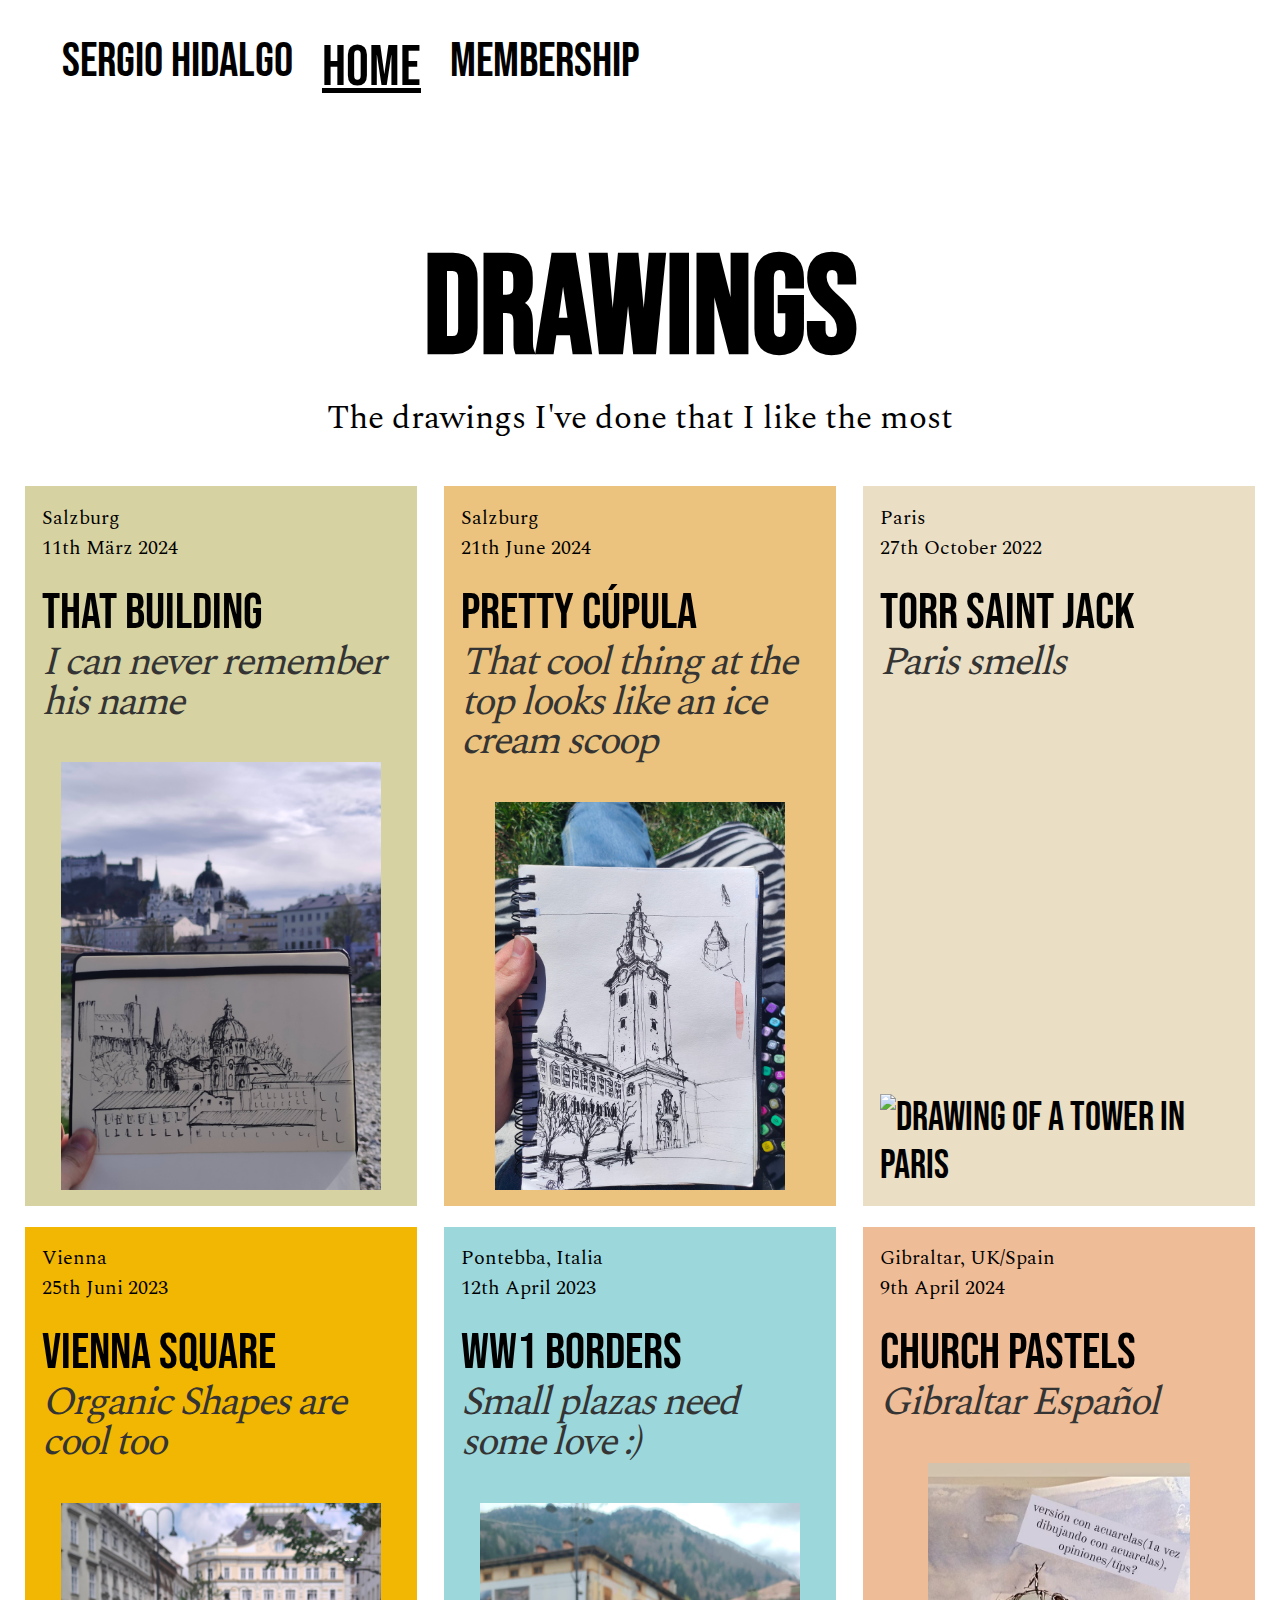
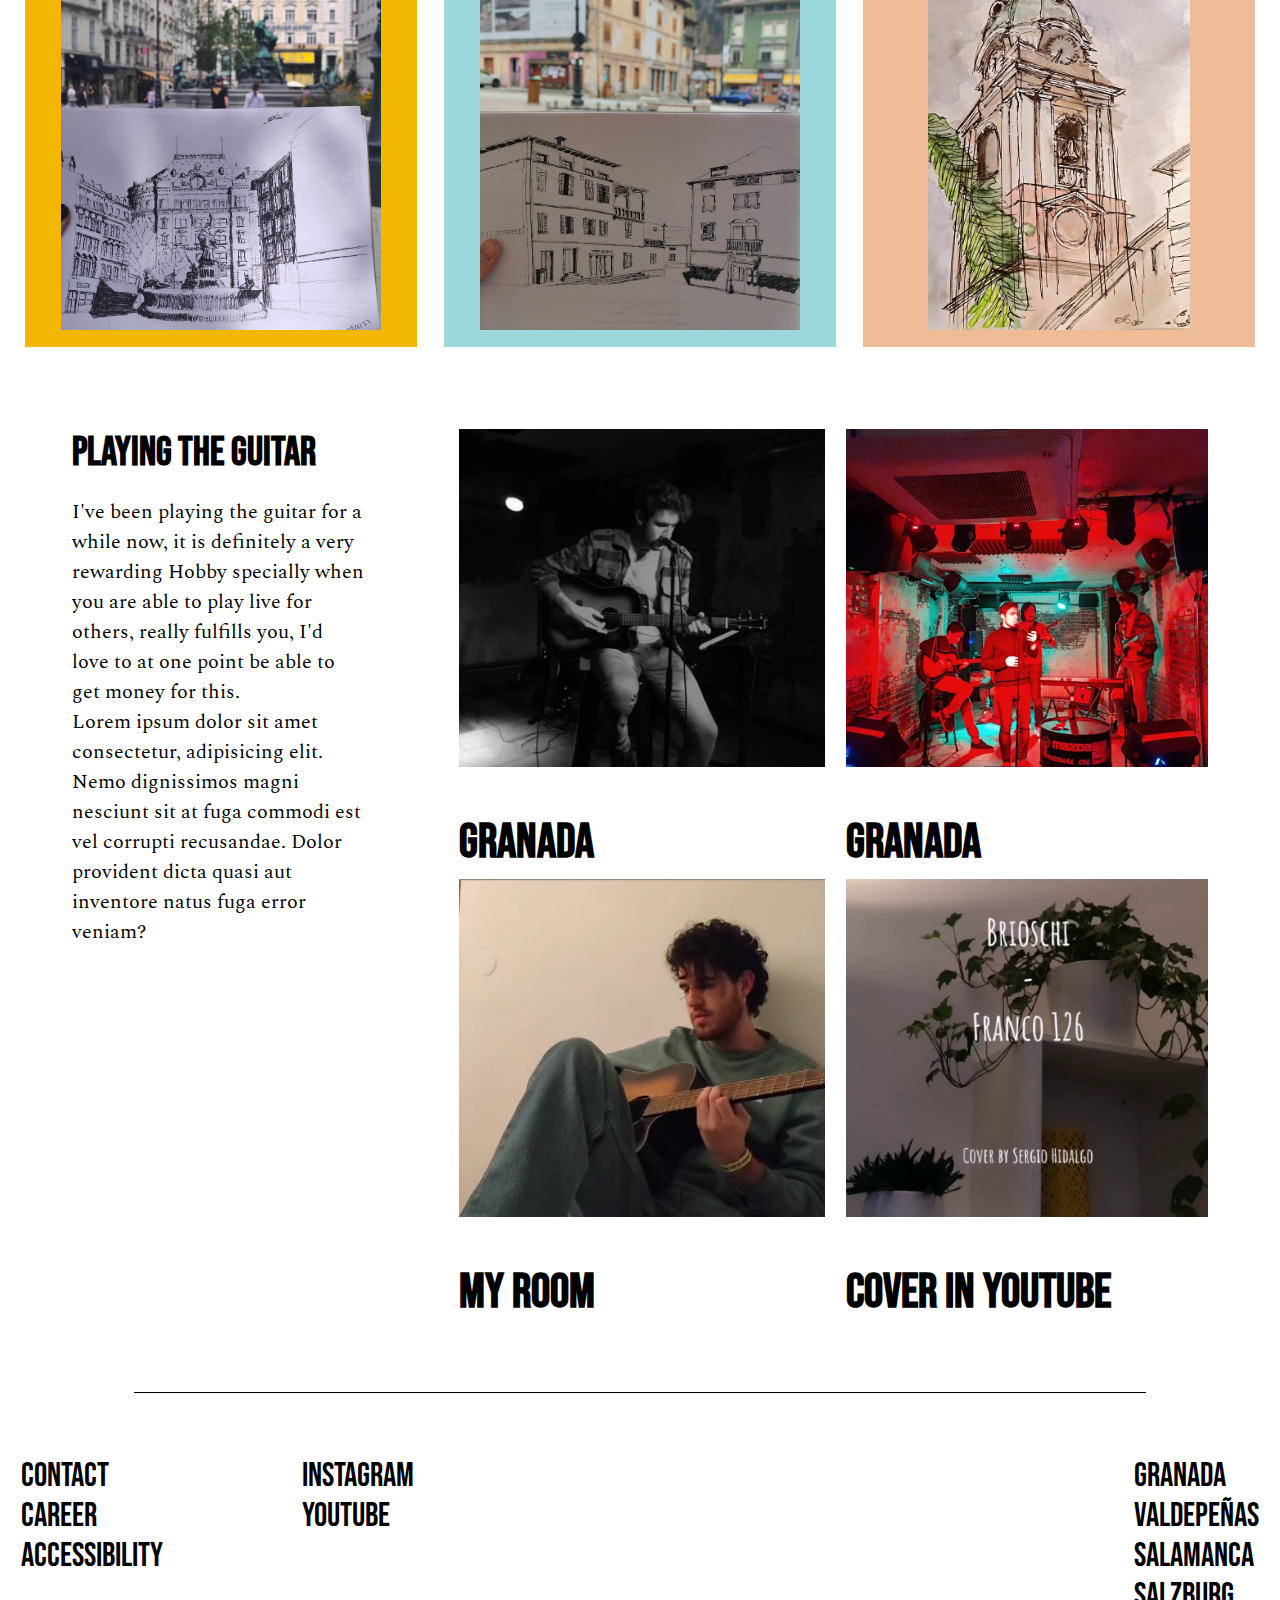
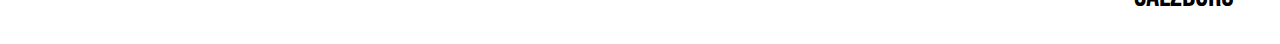
==== hobby/index.html @ 6cba7bd8 "First commit" ====
<!DOCTYPE html>
<html lang="en">
<head>
    <meta charset="UTF-8">
    <meta name="viewport" content="width=device-width, initial-scale=1.0">
    <title>Hobby</title>

    <link rel="stylesheet" href="./styles/style.css">
    <link rel="stylesheet" href="./styles/fonts.css">
    <link rel="stylesheet" href="./styles/icons.css">

    <script src="./scripts/script.js" defer></script>
</head>
<body>
    <nav>
        <div class="menu-icon" id="menu-icon">
            <span></span>
            <span></span>
            <span></span>
        </div>
        <ul class="nav-links">
            <li><a href="../block1/index.html">Sergio Hidalgo</a></li>
            <li><a href="./index.html"><u>Home</u></a></li>
            <li><a href="#">Membership</a></li>
        </ul>
    </nav>
    
    <div class="drawing-header">
        <h1>Drawings</h1>
        <p>The drawings I've done that I like the most</p>
    </div>

    <div class="drawing-list">
        <div class="drawing" style="background-color: #d6d2a2;"> <!-- Should I put the background colour here?-->
            <p class="place">Salzburg</p>
            <p class="date">11th März 2024</p>
            <p class="title">That building</h3>
            <p class="subtitle">I can never remember his name</p>
            <img src="./images/studententplatz.jpg" alt="Drawing of a building in Salzburg with the building itself in the background">
        </div>
        
        <div class="drawing" style="background-color: #ebc37e;"> <!-- Should I put the background colour here?-->
            <p class="place">Salzburg</p>
            <p class="date">21th June 2024</p>
            <p class="title">Pretty Cúpula</h3>
            <p class="subtitle">That cool thing at the top looks like an ice cream scoop</p>
            <img src="./images/cementarybuilding.jpg" alt="Drawing of a building in Salzburg with the building itself in the background">
        </div>

        <div class="drawing" style="background-color: #eadec4;"> <!-- Should I put the background colour here?-->
            <p class="place">Paris</p>
            <p class="date">27th October 2022</p>
            <p class="title">Torr Saint Jack</h3>
            <p class="subtitle">Paris smells</p>
            <img src="./images/torrsaintjack.jpg" alt="Drawing of a tower in Paris">
        </div>

        <div class="drawing" style="background-color: #f2b703;"> <!-- Should I put the background colour here?-->
            <p class="place">Vienna</p>
            <p class="date">25th Juni 2023</p>
            <p class="title">Vienna Square</h3>
            <p class="subtitle">Organic Shapes are cool too</p>
            <img src="./images/vienna.jpg" alt="Drawing of a tower in Paris">
        </div>

        <div class="drawing" style="background-color: #9cd7db;"> <!-- Should I put the background colour here?-->
            <p class="place">Pontebba, Italia</p>
            <p class="date">12th April 2023</p>
            <p class="title">ww1 borders</h3>
            <p class="subtitle">Small plazas need some love :)</p>
            <img src="./images/italy.jpg" alt="Drawing of a square in italy">
        </div>
        <div class="drawing" style="background-color: #eebc97;"> <!-- Should I put the background colour here?-->
            <p class="place">Gibraltar, UK/Spain</p>
            <p class="date">9th April 2024</p>
            <p class="title">Church Pastels</h3>
            <p class="subtitle">Gibraltar Español</p>
            <img src="./images/gibraltar.jpeg" alt="Gibraltar Spanish Church">
        </div>
    </div>
    
    <div class="inspirations">
        <div id="description">
            <h2>Playing the guitar</h2>
            <p>I've been playing the guitar for a while now, it is definitely a very rewarding Hobby
                specially when you are able to play live for others, really fulfills you, I'd love 
                to at one point be able to get money for this. <br>
                Lorem ipsum dolor sit amet consectetur, adipisicing elit. Nemo dignissimos magni 
                nesciunt sit at fuga commodi est vel corrupti recusandae. Dolor provident dicta 
                quasi aut inventore natus fuga error veniam?
            </p>
        </div>
        <div id="list">
            <div class="inspiration">
                <div class="img-container">
                    <img src="images/rocknrollaguitar1.jpeg" alt="">
                </div>
                <h3>Granada</h3>
            </div>
            <div class="inspiration">
                <div class="img-container">
                    <img src="images/rocknrollaguitar2.jpeg" alt="">
                </div>
                <h3>granada</h3>
            </div>
            <div class="inspiration">
                <div class="img-container">
                    <img src="images/roomguitar1.png" alt="">
                </div>
                <h3>my room</h3>
            </div>
            <div class="inspiration">
                <div class="img-container">
                    <img src="images/coverbrioschi.png" alt="">
                </div>
                <h3>cover in youtube</h3>
                <div class="icon-container">
                    <span class="icon-arrow"></span>
                </div>
            </div>
            
        </div>
    </div>

    <span id="footer-divider"></span>

    <div class="footer">
        <div>
            <a href="mailto:sergiohidalgo7@hotmail.com?cc=Website Contact Form">Contact</a>
            <a href="#">career</a>
            <a href="#">Accessibility</a>
        </div>
        <div>
            <a href="https://www.instagram.com/sergih123/">instagram</a>
            <a href="https://www.youtube.com/channel/UC_vmNA3MAVSKUq0UgAOv2KQ">youtube</a>
        </div>
        <div>
            <a href="#">Granada</a>
            <a href="#">Valdepeñas</a>
            <a href="#">Salamanca</a>
            <a href="#">Salzburg</a>
        </div>
    </div>


    <div class="icon-container">
        <span class="icon-arrow"></span>
    </div>
</body>

</html>
---- hobby/styles/style.css ----
* {
    font-family: Bebas Neue;
    font-size: 1.2em;
    box-sizing: border-box;
}

body{
    /* margin: 0px; si queda mal */
}

a {
    text-decoration: none;
    color: inherit; /*Sets colour back to default*/
}

.menu-icon {
    display: none;
    flex-direction: column;
    gap: 5px;
    margin-top: 30px;
    margin-left: 30px;
}

nav span{
    width: 30px;
    height: 5px;
    background-color: black;
}

nav ul{
    display: flex;
    flex-direction: row;
}

nav ul li{
    list-style: none;
}

nav a{
    margin-left: 0.3em;
    margin-right: 0.3em;
}

.drawing {
    display: flex;
    flex-direction: column;
    width: 31%;
    margin: 0.8vw;
    padding: 0.5em;
    height: 80vh;
    aspect-ratio: auto;
}

.drawing-header{
    display: flexbox;
    flex-direction: column;
    align-content: center;
    justify-content: space-evenly;
}
.drawing-header h1 {
    font-size: 5em;
    text-align: center;
    margin-bottom: 0em;
}
.drawing-header p {
    font-family: Spectral;
    text-align: center;
    margin-top: 0;
}

.drawing-list { 
    display: flex;
    flex-direction: row;
    justify-content: space-evenly;
    align-items: center;
    flex-wrap: wrap;

}


.drawing p{
    margin: 0;
}

.drawing .place,.date,.subtitle{
    font-family: Spectral;
}

.drawing .place{
    font-size: 0.6em;
}
.drawing .date{
    font-size: 0.6em;
}
.drawing .title{
    padding-top: 0.4em;
    font-size: 1.5em;
}
.drawing .subtitle{
    font-style: italic;
    line-height: 1em;
    padding-bottom: 1em;
    letter-spacing: -0.05em;
    color:rgb(52, 52, 52)
}

.drawing img {
    object-fit: contain;
    max-width: 100%;
    max-height: 100%;
    width: auto;
    height: auto;
    overflow: hidden;
    margin-top: auto;
}

/* ------------- */

.inspirations{
    display: grid;
    grid-template-columns: 28.6vw 62.1vw;
    margin-left: 5vw;
    margin-right: 5vw;
    margin-top: 8vh;
    overflow: hidden;
}

.inspirations #description h2{
    margin-top: 0;
    margin-bottom: 0.5em;
}

.inspirations #description p{
    font-family: Spectral;
    font-size: 0.6em;
    padding-right: 20%;
}

.inspirations #list{
    display: flex;
    flex-wrap: wrap;
    justify-content: space-evenly;
}

.inspiration{
    height: 50vh;
    width: 46%;
    overflow: hidden;
}


.inspiration .img-container{
    height: 75%;
    overflow: hidden;
}

.inspiration .img-container img{
    object-fit: cover;
    height: 100%;
    width: 100%;
}

.inspiration h3{
    font-size: 1.2em;
}

.inspirations #list .inspiration img{
    
}
#footer-divider{
    background-color: black;
    width: 80%;
    height: 0.03em;
    margin: 5% auto;
    display: block;

}

.footer{
    display: flex;
    font-size: 1.2rem;
    margin-top: 1.5em;
}
.footer div{
    display: flex;
    flex-direction: column;
    margin-right: 10%;
    margin-left: 1%;
}
.footer div:nth-child(3){
    margin-left: auto;
    margin-right: 1%;
}







/*---------------MEDIA QUERIES-------------*/
@media(max-width: 768px){ /*PHONE*/
    
    .drawing{
        height: auto;
    }
    .drawing-header h1{
        margin-top: 0.3em;
        font-size: 3.7em;
    }

    .nav-links{
        display: none;
        transition: transform 0.3s ease;
    }

    .nav-links.active{
        display: flex;
        flex-direction: column;
        transform: translate(30px);
    } 

    .nav-links a:nth-child(2){
        display: none;
    }
    .nav-links a:nth-child(3){
        display: none;
    }
    
    .menu-icon{
        display: flex;
        flex-direction: column;
        gap: 5px;
    }
    
    .menu-icon span{
        transition: all 0.3s ease;
        gap: 5px;
        width: 25px;
        height: 3px;
        align-items: center;
        justify-content: center;
    }

    .menu-icon.active span:nth-child(2){
        opacity: 0;
    }
    .menu-icon.active span:nth-child(1){
        transform: rotate(45deg);
        position: relative;
        top: 8px;
    }
    .menu-icon.active span:nth-child(3){
        transform: rotate(-45deg);
        position: relative;
        top: -8px;
    }

    .drawing{
        width:90%;
        margin-bottom: 5vh;
    }
    
    .inspirations{
        display: flex;
        flex-direction: column;
    }

    .inspirations #description p{
        padding-right: 0%;
        padding-bottom: 2em;
    }

    .inspiration{
        width: 90vw;
    }
    .inspiration h3 {
        font-size: 0.8em;
      }

    .footer{
        flex-wrap: wrap;   
    }

    .footer a{
        font-size: 0.7em;
    }
}

/* --------------ANIMATIONS-------------- */
.drawing{
    transition: transform 0.3s ease;
}

.drawing:hover{
    transform: scale(1.05);
    /* z-index: 1; */
}

a{
    display: inline-block;
    transition: transform 0.3s ease;
}
a:hover{
    transform: scale(1.05);
}


/* TODO */
/* -----------PRUEBA---------- */
#prueba{
    border: 10px;
    border-color: black;
    border-radius: 10px;
    width: 500px;
    height: 500px;
    border-style: solid;

    display: flex;
    flex-direction: column;
    
}

#prueba .uno, .dos, .tres{
    border: 8px;
    border-radius: 10px;
    border-color: grey;
    width: 100px;
    height: 100px;
    border-style: solid;
}

#prueba .tres{
    margin-top: auto;
}
---- hobby/styles/fonts.css ----
/* bebas-neue-regular - latin */
@font-face {
    font-display: swap; /* Check https://developer.mozilla.org/en-US/docs/Web/CSS/@font-face/font-display for other options. */
    font-family: 'Bebas Neue';
    font-style: normal;
    font-weight: 400;
    src: url('../fonts/bebas-neue-v14-latin-regular.woff2') format('woff2'); /* Chrome 36+, Opera 23+, Firefox 39+, Safari 12+, iOS 10+ */
  }
  
/* spectral-regular - latin */
@font-face {
    font-display: swap; /* Check https://developer.mozilla.org/en-US/docs/Web/CSS/@font-face/font-display for other options. */
    font-family: 'Spectral';
    font-style: normal;
    font-weight: 400;
    src: url('../fonts/spectral-v13-latin-regular.woff2') format('woff2'); /* Chrome 36+, Opera 23+, Firefox 39+, Safari 12+, iOS 10+ */
  }
---- hobby/styles/icons.css ----
/* FOR SVG ICONS */
.icon-container{
    padding: 10px;
    float: left;
    content: '';
    display: block;
    width: 1em;
    height: 1em;
    background-repeat: no-repeat;
    background-size: contain;
}

.icon-arrow{
    display: block;
    /* background-image: url('data:image/svg+xml,<svg xmlns="http://www.w3.org/2000/svg" class="icon icon-tabler icon-tabler-arrow-right" width="64" height="64" viewBox="0 0 24 24" stroke-width="2" stroke="%23000000" fill="none" stroke-linecap="round" stroke-linejoin="round"><path stroke="none" d="M0 0h24v24H0z" fill="none"/><path d="M5 12l14 0" /><path d="M13 18l6 -6" /><path d="M13 6l6 6" /></svg>'); */
    font-size: 5em;
    /* background-color: #FFFFFF; */
background-image: url('data:image/svg+xml,<svg xmlns="http://www.w3.org/2000/svg" class="icon icon-tabler icon-tabler-arrow-right" width="64" height="64" viewBox="0 0 24 24" stroke-width="2" stroke="%23000000" fill="none" stroke-linecap="round" stroke-linejoin="round"><path stroke="none" d="M0 0h24v24H0z" fill="none"/><path d="M5 12l14 0" /><path d="M13 18l6 -6" /><path d="M13 6l6 6" /></svg>');
/* background-attachment: fixed | scroll; */
/* background-size: auto | cover | contain | 500px 250px; */
/* background-position: center | right 30px bottom 15px; */
/* background-repeat: no-repeat | repeat | repeat-x; */
/* background-origin: border-box | padding-box | content-box; */
/* background-clip: border-box | padding-box | content-box; */
/* background-blend-mode: multiply | screen | overlay; */
    
}
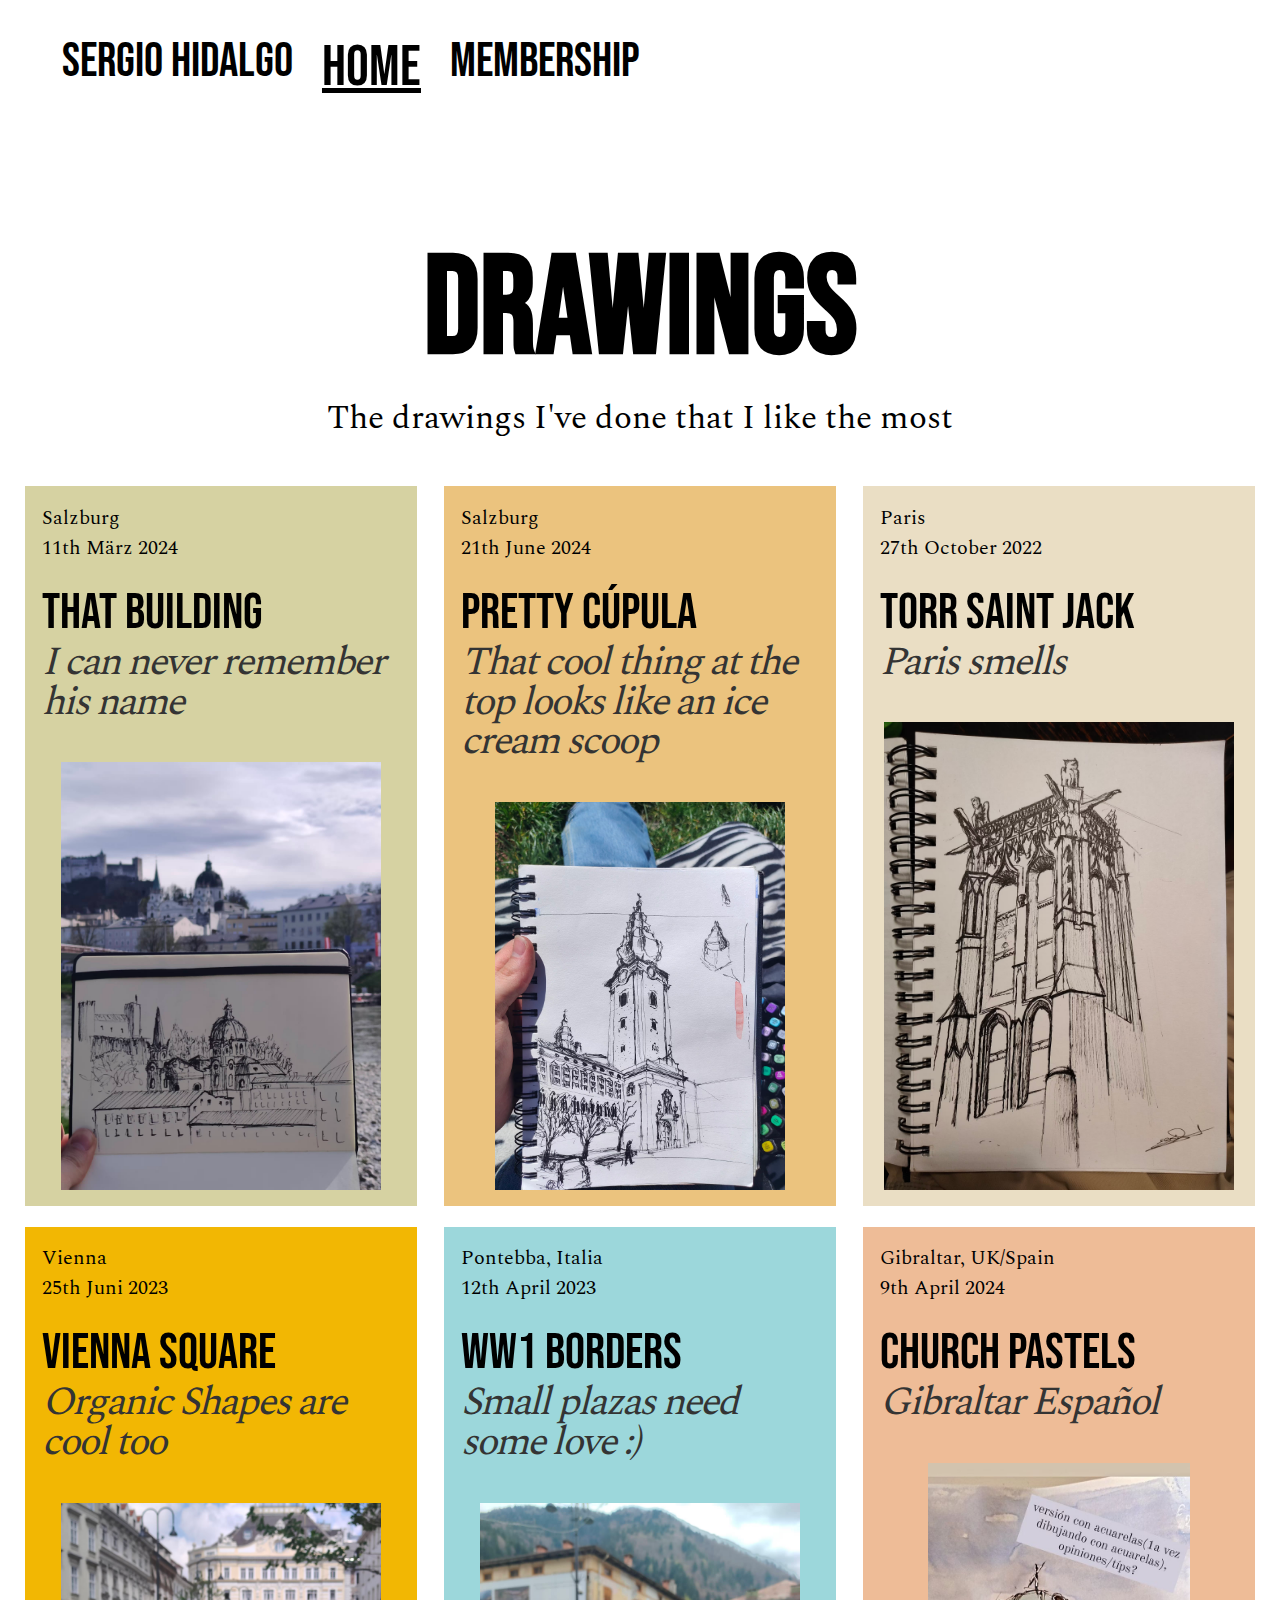
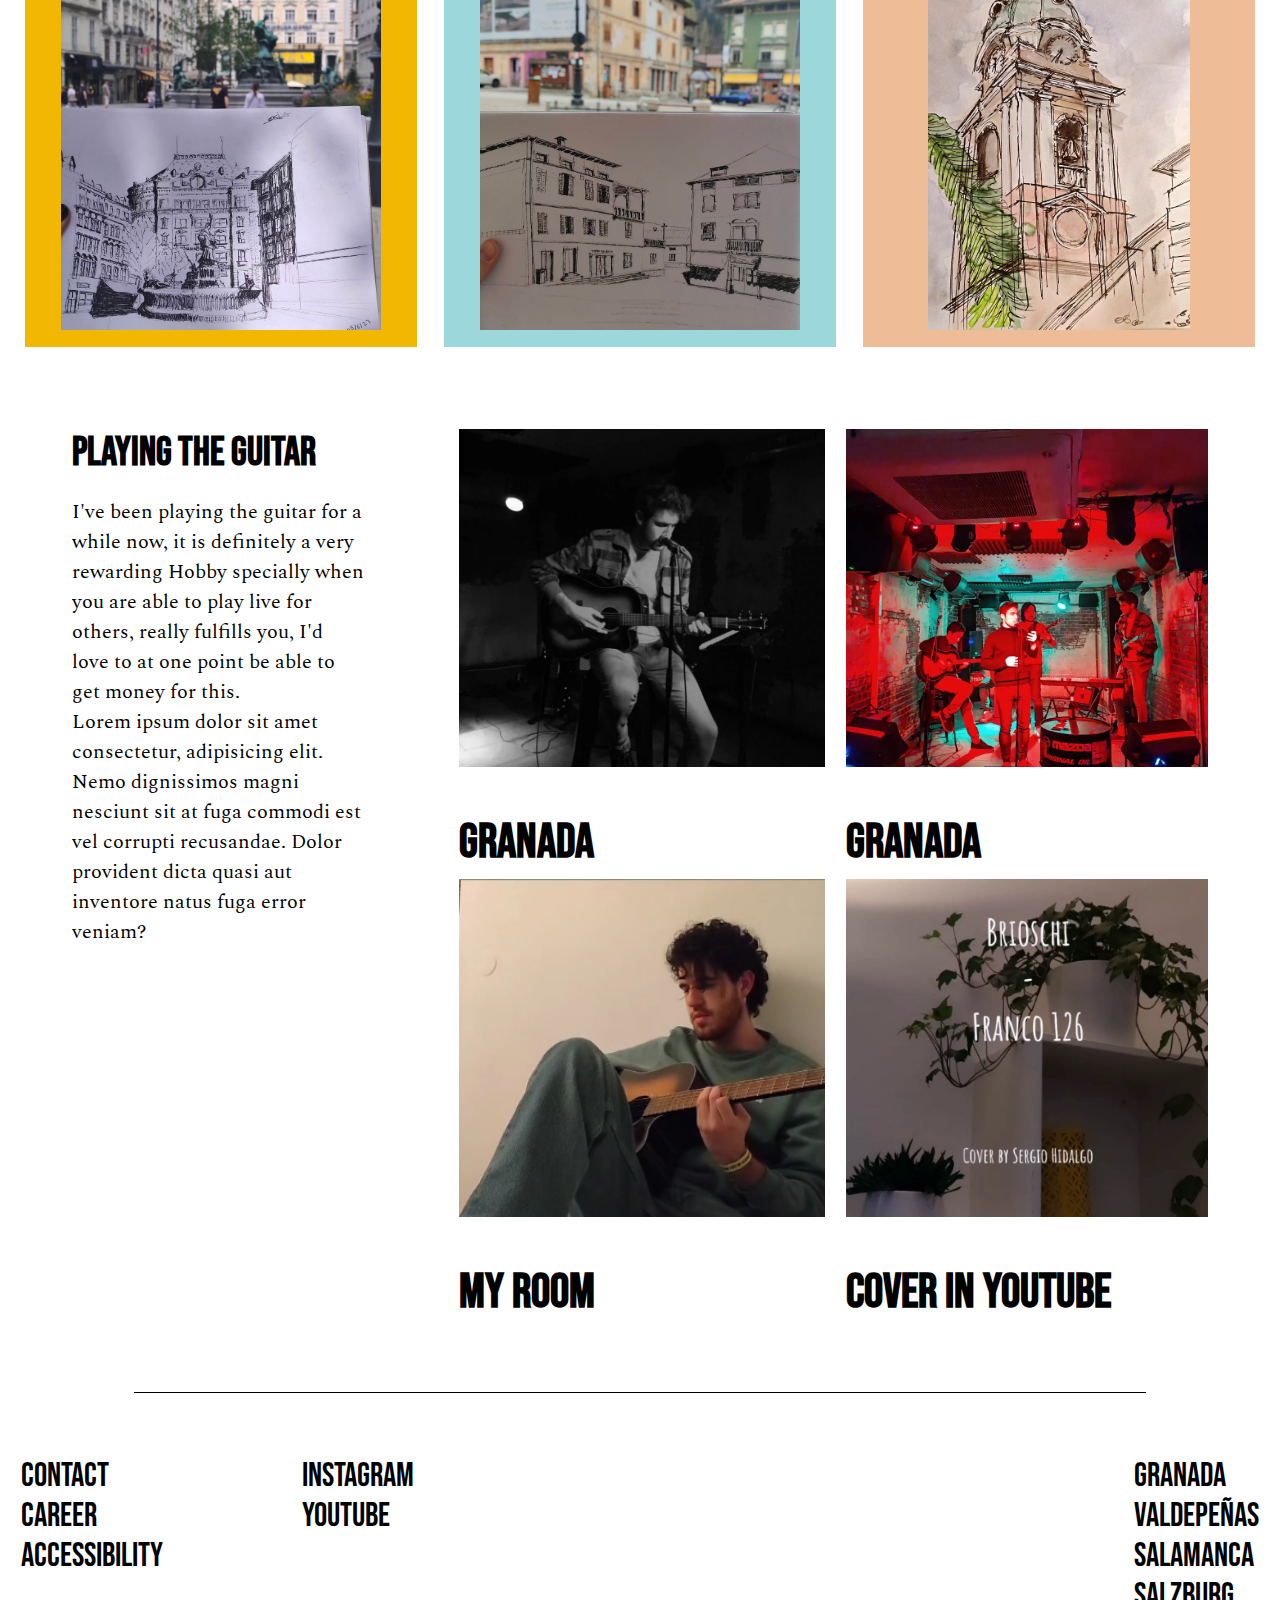
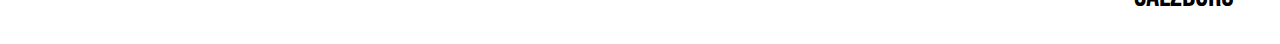
==== commit e42de936: "Changed .jpegs and .pngs to avif for faster downloading" ====
--- a/hobby/index.html
+++ b/hobby/index.html
@@ -36,7 +36,7 @@
             <p class="date">11th März 2024</p>
             <p class="title">That building</h3>
             <p class="subtitle">I can never remember his name</p>
-            <img src="./images/studententplatz.jpg" alt="Drawing of a building in Salzburg with the building itself in the background">
+            <img src="./images/studententplatz.avif" alt="Drawing of a building in Salzburg with the building itself in the background">
         </div>
         
         <div class="drawing" style="background-color: #ebc37e;"> <!-- Should I put the background colour here?-->
@@ -44,7 +44,7 @@
             <p class="date">21th June 2024</p>
             <p class="title">Pretty Cúpula</h3>
             <p class="subtitle">That cool thing at the top looks like an ice cream scoop</p>
-            <img src="./images/cementarybuilding.jpg" alt="Drawing of a building in Salzburg with the building itself in the background">
+            <img src="./images/cementarybuilding.avif" alt="Drawing of a building in Salzburg with the building itself in the background">
         </div>
 
         <div class="drawing" style="background-color: #eadec4;"> <!-- Should I put the background colour here?-->
@@ -52,7 +52,7 @@
             <p class="date">27th October 2022</p>
             <p class="title">Torr Saint Jack</h3>
             <p class="subtitle">Paris smells</p>
-            <img src="./images/torrsaintjack.jpg" alt="Drawing of a tower in Paris">
+            <img src="./images/torrsaintjack.avif" alt="Drawing of a tower in Paris">
         </div>
 
         <div class="drawing" style="background-color: #f2b703;"> <!-- Should I put the background colour here?-->
@@ -60,7 +60,7 @@
             <p class="date">25th Juni 2023</p>
             <p class="title">Vienna Square</h3>
             <p class="subtitle">Organic Shapes are cool too</p>
-            <img src="./images/vienna.jpg" alt="Drawing of a tower in Paris">
+            <img src="./images/vienna.avif" alt="Drawing of a tower in Paris">
         </div>
 
         <div class="drawing" style="background-color: #9cd7db;"> <!-- Should I put the background colour here?-->
@@ -68,7 +68,7 @@
             <p class="date">12th April 2023</p>
             <p class="title">ww1 borders</h3>
             <p class="subtitle">Small plazas need some love :)</p>
-            <img src="./images/italy.jpg" alt="Drawing of a square in italy">
+            <img src="./images/italy.avif" alt="Drawing of a square in italy">
         </div>
         <div class="drawing" style="background-color: #eebc97;"> <!-- Should I put the background colour here?-->
             <p class="place">Gibraltar, UK/Spain</p>
